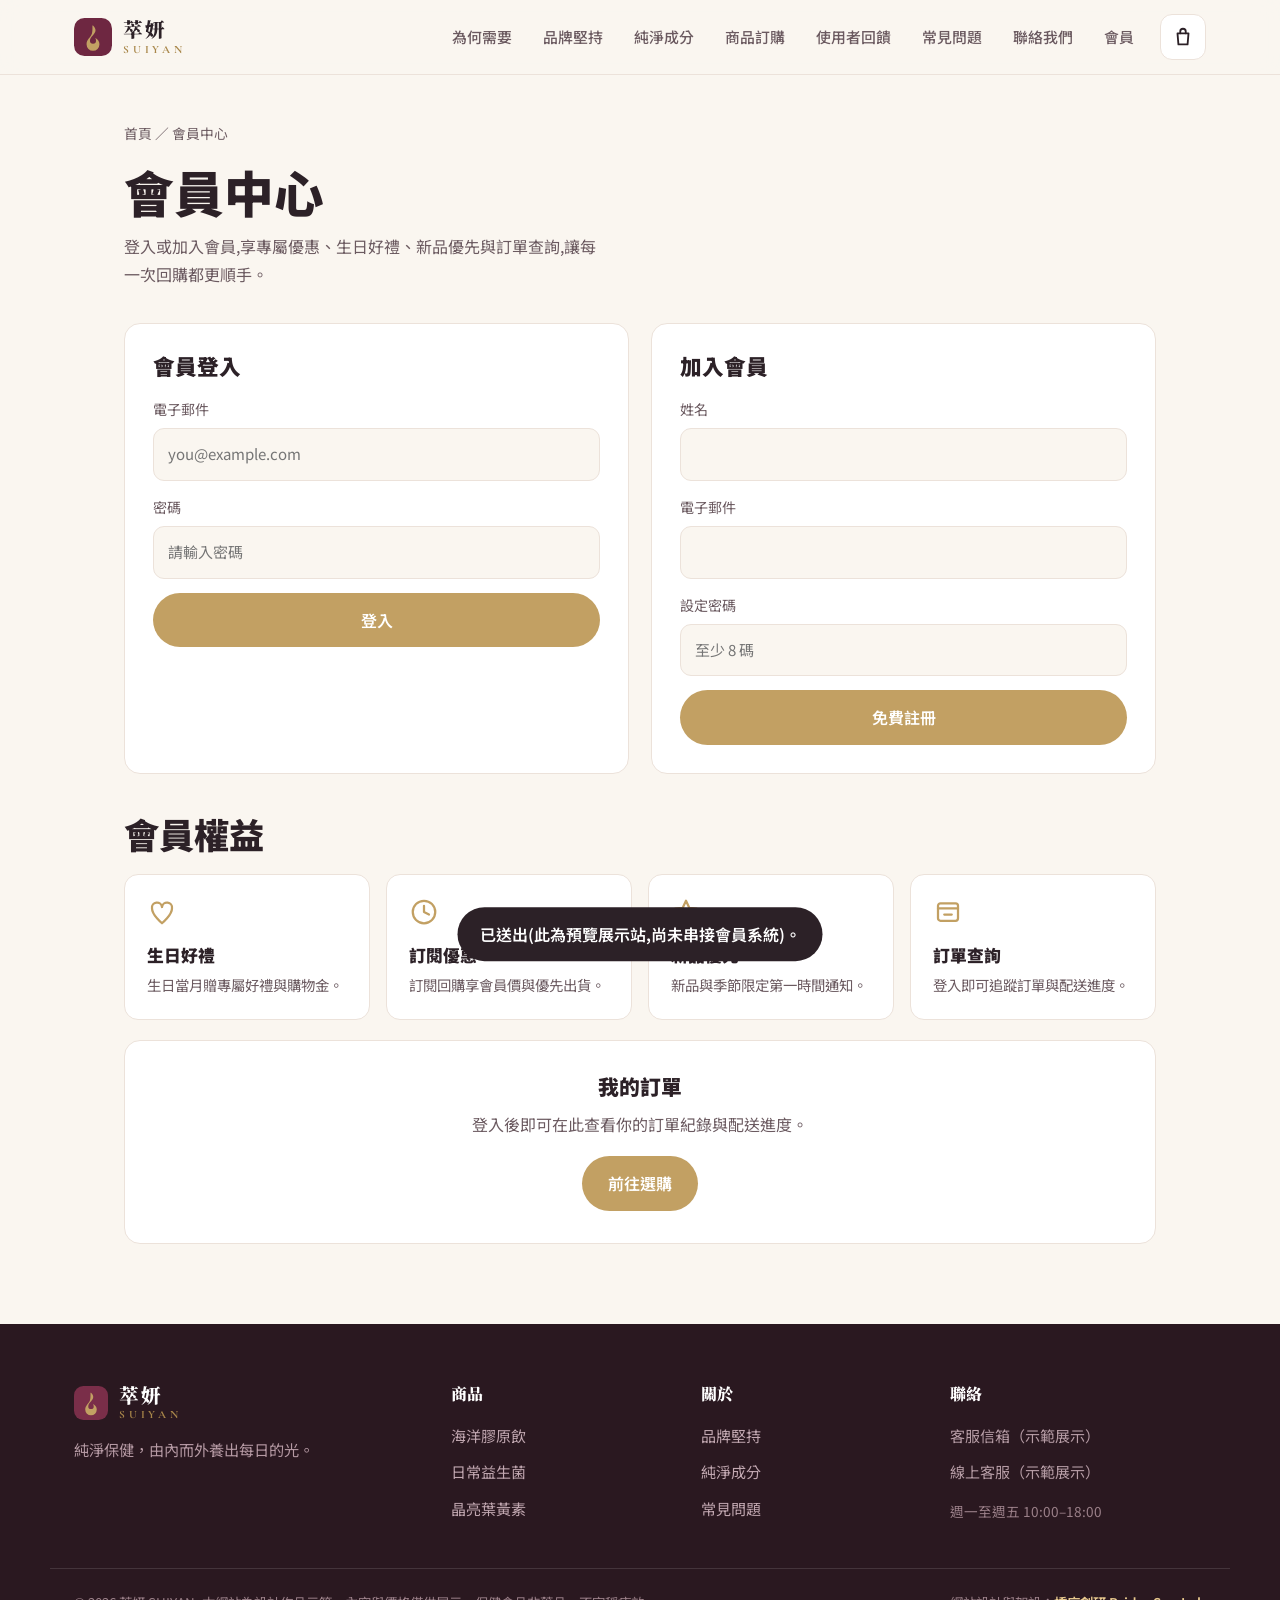
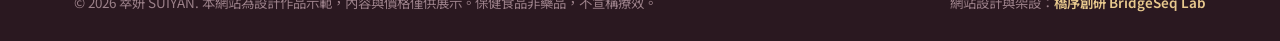
==== member.html @ f13c6661 "規範:電腦版 Logo左+橫向導覽(覆寫漢堡置中)、新增會員中心 member.html、css cache-bust" ====
<!DOCTYPE html>
<html lang="zh-Hant">
<head>
<meta charset="UTF-8">
<meta name="viewport" content="width=device-width, initial-scale=1">
<title>會員中心｜登入・註冊與訂單查詢 — 萃妍 SUIYAN</title>
<meta name="description" content="萃妍 SUIYAN 會員中心:登入或加入會員,享專屬優惠、生日好禮、新品優先與訂單查詢,管理你的訂購紀錄。">
<meta name="keywords" content="保健食品,膠原蛋白,益生菌,葉黃素,養顏,保養,維他命,女性保健,台灣保健品牌">
<link rel="canonical" href="https://izzo24.github.io/suiyan/member.html">
<meta property="og:type" content="website">
<meta property="og:locale" content="zh_TW">
<meta property="og:site_name" content="萃妍 SUIYAN">
<meta property="og:title" content="會員中心 — 萃妍 SUIYAN">
<meta property="og:description" content="登入或加入會員,享專屬優惠與訂單查詢。">
<meta property="og:url" content="https://izzo24.github.io/suiyan/member.html">
<meta property="og:image" content="https://izzo24.github.io/suiyan/images/hero.webp">
<meta name="twitter:card" content="summary_large_image">
<meta name="theme-color" content="#6e2741">
<link rel="icon" href="data:image/svg+xml,%3Csvg xmlns='http://www.w3.org/2000/svg' viewBox='0 0 32 32'%3E%3Crect width='32' height='32' rx='8' fill='%236e2741'/%3E%3Cpath d='M16 7c4 4 2 7-0 9-2 2-3 3.5-3 6a3 3 0 006 0c0-1-.3-2-1-3 2.5 1 4 3.2 4 6a6 6 0 11-12 0c0-4.6 4-6.6 5-10 .4-1.3.5-2.6 1-8z' fill='%23c2a063'/%3E%3C/svg%3E">
<link rel="preconnect" href="https://fonts.googleapis.com">
<link rel="preconnect" href="https://fonts.gstatic.com" crossorigin>
<link href="https://fonts.googleapis.com/css2?family=Cormorant+Garamond:wght@500;600;700&family=Noto+Serif+TC:wght@500;600;700;900&family=Noto+Sans+TC:wght@400;500;700&display=swap" rel="stylesheet">
<link rel="stylesheet" href="./assets/style.css?v=2">
<script type="application/ld+json">{"@context":"https://schema.org","@graph":[{"@type":"BreadcrumbList","itemListElement":[{"@type":"ListItem","position":1,"name":"首頁","item":"https://izzo24.github.io/suiyan/"},{"@type":"ListItem","position":2,"name":"會員中心","item":"https://izzo24.github.io/suiyan/member.html"}]},{"@type":"WebPage","name":"會員中心 — 萃妍 SUIYAN","url":"https://izzo24.github.io/suiyan/member.html","inLanguage":"zh-Hant"}]}</script>
<style>
:root{--mc-acc:var(--orange,var(--accent,var(--clay,var(--pink,var(--green,var(--gold,var(--rust,var(--brand,#c8772f))))))));--mc-ink:var(--ink,#23211e);--mc-mut:var(--ink-2,var(--muted,var(--grey,#6b675f)));--mc-bg:var(--panel,var(--card,var(--paper-2,var(--bg-alt,#fff))));--mc-line:var(--line,#e2ddd2)}
.mc{max-width:1080px;margin:0 auto;padding:46px 24px 80px;color:var(--mc-ink)}
.mc__crumb{font-size:.86rem;color:var(--mc-mut);margin-bottom:14px}.mc__crumb a{color:var(--mc-mut)}
.mc h1{font-size:clamp(2rem,5vw,3.1rem);margin:0 0 10px;font-family:var(--display,inherit)}
.mc__sub{color:var(--mc-mut);max-width:54ch;margin-bottom:34px}
.mc__grid{display:grid;grid-template-columns:1fr 1fr;gap:22px;margin-bottom:18px}
.mc__card{background:var(--mc-bg);border:1.5px solid var(--mc-line);border-radius:16px;padding:28px}
.mc__card h2{font-size:1.35rem;margin:0 0 18px;font-family:var(--display,inherit)}
.mc__card label{display:block;font-size:.88rem;margin-bottom:14px;color:var(--mc-mut)}
.mc__card input{display:block;width:100%;margin-top:6px;padding:12px 14px;border:1.5px solid var(--mc-line);border-radius:11px;background:var(--bg,#fff);font:inherit;font-size:15px;color:var(--mc-ink)}
.mc__card input:focus{outline:none;border-color:var(--mc-acc)}
.mc__btn{display:inline-flex;align-items:center;justify-content:center;gap:8px;background:var(--mc-acc);color:#fff;border:none;border-radius:999px;padding:13px 26px;font:inherit;font-weight:600;cursor:pointer;text-decoration:none}
.mc__btn--block{width:100%}
.mc__h2{font-size:clamp(1.5rem,4vw,2.2rem);margin:38px 0 18px;font-family:var(--display,inherit)}
.mc__bn{display:grid;grid-template-columns:repeat(4,1fr);gap:16px}
.mc__b{background:var(--mc-bg);border:1.5px solid var(--mc-line);border-radius:14px;padding:22px}
.mc__b svg{width:30px;height:30px;margin-bottom:10px;color:var(--mc-acc)}
.mc__b h3{font-size:1.05rem;margin:0 0 6px;font-family:var(--display,inherit)}
.mc__b p{font-size:.9rem;color:var(--mc-mut);margin:0}
.mc__orders{margin-top:20px;background:var(--mc-bg);border:1.5px solid var(--mc-line);border-radius:16px;padding:32px;text-align:center}
.mc__orders h2{font-size:1.3rem;margin:0 0 10px;font-family:var(--display,inherit)}.mc__orders p{color:var(--mc-mut);margin:0 0 18px}
.mc__toast{position:fixed;left:50%;bottom:26px;transform:translate(-50%,160%);background:var(--mc-ink);color:#fff;padding:13px 22px;border-radius:999px;font-weight:600;z-index:500;transition:transform .4s}
.mc__toast.show{transform:translate(-50%,0)}
@media(max-width:760px){.mc__grid{grid-template-columns:1fr}.mc__bn{grid-template-columns:1fr 1fr}}
@media(max-width:480px){.mc__bn{grid-template-columns:1fr}}
</style>
</head>
<body data-currency="NT$" data-ship-free="1200" data-ship-fee="120" data-add-label="已加入購物車" data-cart-title="購物車">
<a class="skip" href="./index.html#main">跳至主要內容</a>

<header class="nav" id="top">
  <div class="wrap nav__in">
    <button class="burger" id="burger" aria-label="開啟選單" aria-expanded="false" aria-controls="menu"><span></span><span></span><span></span></button>
    <a class="brand" href="./index.html#top" aria-label="萃妍 SUIYAN 首頁">
      <svg class="brand__mk" viewBox="0 0 40 40" width="38" height="38" aria-hidden="true"><rect width="40" height="40" rx="11" fill="#6e2741"/><path d="M20 8c4.5 4.4 2.4 7.6.2 9.8C18 20 16.8 21.6 16.8 24a3.2 3.2 0 006.4 0c0-1-.3-2-.9-2.9 2.7 1.1 4.5 3.6 4.5 6.6a6.8 6.8 0 11-13.6 0c0-5 4.4-7.2 5.6-11 .5-1.6.7-3.4.6-8.7z" fill="#c2a063"/></svg>
      <span class="brand__tx"><b>萃妍</b><i>SUIYAN</i></span>
    </a>
    <nav class="menu" id="menu" aria-label="主選單">
      <a href="./index.html#problem">為何需要</a>
      <a href="./index.html#why">品牌堅持</a>
      <a href="./index.html#ingredient">純淨成分</a>
      <a href="./index.html#shop">商品訂購</a>
      <a href="./index.html#reviews">使用者回饋</a>
      <a href="./index.html#faq">常見問題</a>
      <a href="./index.html#contact">聯絡我們</a>
    <a href="./member.html" aria-current="page">會員</a></nav>
  </div>
</header>

<main id="main">
<section class="mc">
  <p class="mc__crumb"><a href="./index.html">首頁</a> ／ 會員中心</p>
  <h1>會員中心</h1>
  <p class="mc__sub">登入或加入會員,享專屬優惠、生日好禮、新品優先與訂單查詢,讓每一次回購都更順手。</p>
  <div class="mc__grid">
    <div class="mc__card"><h2>會員登入</h2><form data-demo><label>電子郵件<input type="email" required autocomplete="email" placeholder="you@example.com"></label><label>密碼<input type="password" required autocomplete="current-password" placeholder="請輸入密碼"></label><button class="mc__btn mc__btn--block" type="submit">登入</button></form></div>
    <div class="mc__card"><h2>加入會員</h2><form data-demo><label>姓名<input type="text" required autocomplete="name"></label><label>電子郵件<input type="email" required autocomplete="email"></label><label>設定密碼<input type="password" required autocomplete="new-password" placeholder="至少 8 碼"></label><button class="mc__btn mc__btn--block" type="submit">免費註冊</button></form></div>
  </div>
  <h2 class="mc__h2">會員權益</h2>
  <div class="mc__bn">
    <div class="mc__b"><svg viewBox="0 0 24 24" fill="none" stroke="currentColor" stroke-width="1.8" stroke-linecap="round" stroke-linejoin="round"><path d="M12 21S4 14.5 4 9a4 4 0 0 1 8-1 4 4 0 0 1 8 1c0 5.5-8 12-8 12z"/></svg><h3>生日好禮</h3><p>生日當月贈專屬好禮與購物金。</p></div>
    <div class="mc__b"><svg viewBox="0 0 24 24" fill="none" stroke="currentColor" stroke-width="1.8" stroke-linecap="round" stroke-linejoin="round"><circle cx="12" cy="12" r="9"/><path d="M12 7v5l4 2"/></svg><h3>訂閱優惠</h3><p>訂閱回購享會員價與優先出貨。</p></div>
    <div class="mc__b"><svg viewBox="0 0 24 24" fill="none" stroke="currentColor" stroke-width="1.8" stroke-linecap="round" stroke-linejoin="round"><path d="M12 3l2.6 5.6 6 .7-4.4 4.2 1.1 6L12 16.8 6.7 19.5l1.1-6L3.4 9.3l6-.7z"/></svg><h3>新品優先</h3><p>新品與季節限定第一時間通知。</p></div>
    <div class="mc__b"><svg viewBox="0 0 24 24" fill="none" stroke="currentColor" stroke-width="1.8" stroke-linecap="round" stroke-linejoin="round"><rect x="4" y="5" width="16" height="14" rx="2"/><path d="M4 9h16M9 14h6"/></svg><h3>訂單查詢</h3><p>登入即可追蹤訂單與配送進度。</p></div>
  </div>
  <div class="mc__orders"><h2>我的訂單</h2><p>登入後即可在此查看你的訂單紀錄與配送進度。</p><a class="mc__btn" href="./index.html#shop">前往選購</a></div>
</section>
</main>
<div class="mc__toast" id="mcToast" role="status" aria-live="polite">已送出(此為預覽展示站,尚未串接會員系統)。</div>

<footer class="foot">
  <div class="wrap foot__in">
    <div class="foot__brand">
      <a class="brand brand--foot" href="./index.html#top" aria-label="萃妍 SUIYAN">
        <svg class="brand__mk" viewBox="0 0 40 40" width="34" height="34" aria-hidden="true"><rect width="40" height="40" rx="11" fill="#7a2e49"/><path d="M20 8c4.5 4.4 2.4 7.6.2 9.8C18 20 16.8 21.6 16.8 24a3.2 3.2 0 006.4 0c0-1-.3-2-.9-2.9 2.7 1.1 4.5 3.6 4.5 6.6a6.8 6.8 0 11-13.6 0c0-5 4.4-7.2 5.6-11 .5-1.6.7-3.4.6-8.7z" fill="#c2a063"/></svg>
        <span class="brand__tx"><b>萃妍</b><i>SUIYAN</i></span>
      </a>
      <p>純淨保健，由內而外養出每日的光。</p>
    </div>
    <nav class="foot__col" aria-label="商品"><h4>商品</h4><a href="./index.html#shop">海洋膠原飲</a><a href="./index.html#shop">日常益生菌</a><a href="./index.html#shop">晶亮葉黃素</a></nav>
    <nav class="foot__col" aria-label="關於"><h4>關於</h4><a href="./index.html#why">品牌堅持</a><a href="./index.html#ingredient">純淨成分</a><a href="./index.html#faq">常見問題</a></nav>
    <div class="foot__col"><h4>聯絡</h4><span class="foot__static">客服信箱（示範展示）</span><span class="foot__static">線上客服（示範展示）</span><p class="foot__hours">週一至週五 10:00–18:00</p></div>
  </div>
  <div class="wrap foot__btm">
    <small>© 2026 萃妍 SUIYAN. 本網站為設計作品示範，內容與價格僅供展示。保健食品非藥品，不宣稱療效。</small>
    <small class="foot__credit">網站設計與架設：<a href="https://bridgeseqlab.com" target="_blank" rel="noopener">橋序創研 BridgeSeq Lab</a></small>
  </div>
</footer>

<a class="floatcta" href="./index.html#shop" aria-label="前往選購">立即選購</a>
<button class="totop" id="totop" aria-label="回到頂端"><svg viewBox="0 0 24 24" width="22" height="22" aria-hidden="true"><path d="M12 19V6M6 12l6-6 6 6" fill="none" stroke="currentColor" stroke-width="2.2" stroke-linecap="round" stroke-linejoin="round"/></svg></button>
<div class="toast" id="toast" role="status" aria-live="polite"></div>
<script src="./assets/app.js" defer></script>
<script>document.addEventListener("DOMContentLoaded",function(){var t=document.getElementById("mcToast");document.querySelectorAll("form[data-demo]").forEach(function(f){f.addEventListener("submit",function(e){e.preventDefault();if(t){t.classList.add("show");clearTimeout(t._t);t._t=setTimeout(function(){t.classList.remove("show");},3200);}f.reset();});});});</script>
</body>
</html>
---- assets/style.css ----
:root{
  --bg:oklch(0.975 0.009 78.28); --ink:oklch(0.263 0.0198 344.61); --ink-2:oklch(0.486 0.0239 354.77); --wine:oklch(0.386 0.1042 0.48); --wine-d:oklch(0.313 0.0841 358.96);
  --rose:oklch(0.696 0.0775 19.21); --gold:oklch(0.723 0.0888 81.22); --gold-d:oklch(0.642 0.0895 80.69); --line:oklch(0.918 0.0154 61.33); --panel:oklch(1 0 0); --cream-2:oklch(0.944 0.0148 70.88);
  --r:18px; --r-sm:12px; --maxw:1180px;
  --shadow:0 14px 34px -16px oklch(0.335 0.0627 357.17 / 0.22); --shadow-lg:0 28px 64px -26px oklch(0.335 0.0627 357.17 / 0.34);
  --serif:"Noto Serif TC",serif; --cor:"Cormorant Garamond",serif; --tc:"Noto Sans TC",system-ui,sans-serif;
  --c-accent:oklch(0.386 0.1042 0.48); --c-accent2:oklch(0.642 0.0895 80.69); --c-ink:oklch(0.263 0.0198 344.61); --c-muted:oklch(0.486 0.0239 354.77); --c-panel:oklch(1 0 0); --c-soft:oklch(0.975 0.009 78.28); --c-line:oklch(0.918 0.0154 61.33); --c-onacc:oklch(1 0 0);
}
*{box-sizing:border-box;margin:0;padding:0}
html{scroll-behavior:smooth;-webkit-text-size-adjust:100%}
body{font-family:var(--tc);color:var(--ink);background:var(--bg);line-height:1.78;overflow-x:hidden}
img{max-width:100%;height:auto;display:block}
a{color:inherit;text-decoration:none}
h1,h2,h3,h4{line-height:1.26;text-wrap:balance;font-family:var(--serif);font-weight:900}
p{text-wrap:pretty}
.wrap{width:100%;max-width:var(--maxw);margin:0 auto;padding:0 24px}
.skip{position:absolute;left:-999px;top:0;background:var(--wine);color:oklch(1 0 0);padding:10px 16px;border-radius:0 0 10px 0;z-index:300}
.skip:focus{left:0}

.btn{display:inline-flex;align-items:center;justify-content:center;gap:8px;font-family:var(--tc);font-weight:700;font-size:1rem;padding:13px 28px;border-radius:999px;border:1.5px solid transparent;cursor:pointer;transition:.22s ease;white-space:nowrap;line-height:1}
.btn--cta{background:var(--wine);color:oklch(1 0 0);box-shadow:0 10px 24px -10px oklch(0.386 0.1042 0.48 / 0.6)}
.btn--cta:hover{background:var(--wine-d);transform:translateY(-2px)}
.btn--ghost{background:transparent;color:var(--wine);border-color:var(--wine)}
.btn--ghost:hover{background:var(--wine);color:oklch(1 0 0)}
.btn--block{width:100%}

.eyebrow{display:inline-flex;align-items:center;gap:8px;font-family:var(--tc);font-weight:700;font-size:.78rem;letter-spacing:.2em;color:var(--gold-d)}
.eyebrow .dot{width:7px;height:7px;border-radius:50%;background:var(--wine);display:inline-block}
.eyebrow--gold{color:var(--gold-d)}.eyebrow--w{color:oklch(0.875 0.0426 71.86)}.eyebrow--w .dot{background:var(--gold)}
.eyebrow--c{justify-content:center}
.sec-head{max-width:680px;margin:0 auto 46px;text-align:center}
.sec-head--left{text-align:left;margin-left:0}
.sec-head h2{font-size:clamp(1.8rem,3.8vw,2.7rem);margin:14px 0 12px}
.sec-head p{color:var(--ink-2);font-size:1.05rem}

.nav{position:sticky;top:0;z-index:100;background:oklch(0.975 0.009 78.28 / 0.86);backdrop-filter:blur(12px);border-bottom:1px solid var(--line)}
.nav__in{display:flex;align-items:center;gap:18px;height:74px}
.brand{display:flex;align-items:center;gap:11px}
.brand__tx{display:flex;flex-direction:column;line-height:1.1;gap:4px}
.brand__tx b{font-family:var(--serif);font-size:1.24rem;font-weight:900;letter-spacing:.08em;color:var(--ink)}
.brand__tx i{font-family:var(--cor);font-style:normal;font-weight:700;font-size:.7rem;letter-spacing:.34em;color:var(--gold-d)}
.menu{display:flex;gap:2px;margin-left:auto}
.menu a{font-size:.93rem;font-weight:500;color:var(--ink-2);padding:8px 11px;border-radius:8px;transition:.18s}
.menu a:hover{color:var(--wine);background:oklch(0.934 0.0153 61.34)}
.nav__cta{margin-left:6px}
.burger{display:none;flex-direction:column;gap:5px;width:46px;height:46px;border:1px solid var(--line);border-radius:12px;background:oklch(1 0 0);cursor:pointer;align-items:center;justify-content:center}
.burger span{width:22px;height:2.4px;background:var(--wine);border-radius:2px;transition:.25s}
.burger[aria-expanded="true"] span:nth-child(1){transform:translateY(7.4px) rotate(45deg)}
.burger[aria-expanded="true"] span:nth-child(2){opacity:0}
.burger[aria-expanded="true"] span:nth-child(3){transform:translateY(-7.4px) rotate(-45deg)}

section{padding:90px 0}

/* image blocks */
.imgblock{position:relative}
.imgblock__bg{position:absolute;inset:0;z-index:0}
.imgblock__bg img{width:100%;height:100%;object-fit:cover}
.imgblock__bg--dim::after{content:"";position:absolute;inset:0;background:linear-gradient(90deg,oklch(0.223 0.0366 349.12 / 0.82),oklch(0.223 0.0366 349.12 / 0.5))}

/* hero */
.hero{min-height:90vh;display:flex;align-items:center;overflow:hidden}
.hero .imgblock__bg::after{content:"";position:absolute;inset:0;background:linear-gradient(90deg,oklch(0.975 0.009 78.28 / 0.96) 0%,oklch(0.975 0.009 78.28 / 0.8) 40%,oklch(0.975 0.009 78.28 / 0.25) 100%)}
.hero__in{position:relative;z-index:2;max-width:620px;padding:90px 0}
.hero h1{font-size:clamp(2.6rem,6vw,4.4rem);margin:18px 0 18px;letter-spacing:.01em}
.hero h1 .hl{color:var(--wine);font-style:italic;font-family:var(--cor)}
.lede{font-size:1.12rem;color:var(--ink-2);max-width:34em}
.hero__cta{display:flex;gap:14px;margin-top:28px;flex-wrap:wrap}
.scrollcue{position:absolute;left:50%;bottom:22px;transform:translateX(-50%);color:var(--wine);z-index:2;opacity:.7;animation:bob 1.8s ease-in-out infinite}
@keyframes bob{0%,100%{transform:translate(-50%,0)}50%{transform:translate(-50%,7px)}}

/* problem */
.problem{background:var(--cream-2)}
.pains{list-style:none;display:grid;grid-template-columns:repeat(3,1fr);gap:24px;margin-top:8px}
.pains li{background:var(--panel);border:1px solid var(--line);border-radius:var(--r);padding:28px 24px;box-shadow:var(--shadow)}
.pains__n{font-family:var(--cor);font-size:2rem;font-weight:700;color:var(--gold)}
.pains p{margin-top:10px;color:var(--ink-2)}

/* why split */
.imgblock--split{display:grid;grid-template-columns:1fr 1fr;gap:0;align-items:stretch;padding:0;background:var(--panel)}
.imgblock--split .imgblock__media{min-height:100%}
.imgblock--split .imgblock__media img{width:100%;height:100%;object-fit:cover;min-height:420px}
.why__copy{padding:72px clamp(24px,5vw,72px)}
.why__copy h2{font-size:clamp(1.7rem,3.2vw,2.4rem);margin:14px 0 26px}
.feats{display:flex;flex-direction:column;gap:22px}
.feat{display:flex;gap:16px;align-items:flex-start}
.feat__ic{flex:none;width:46px;height:46px;border-radius:12px;background:oklch(0.938 0.0136 0.27);color:var(--wine);display:flex;align-items:center;justify-content:center}
.feat h3{font-size:1.14rem;margin-bottom:4px}
.feat p{color:var(--ink-2);font-size:.95rem}

/* ingredient full image */
.ingredient{min-height:62vh;display:flex;align-items:center;overflow:hidden;color:oklch(1 0 0)}
.ingredient__in{position:relative;z-index:2;max-width:560px}
.ingredient h2{font-size:clamp(1.9rem,4vw,3rem);color:oklch(1 0 0);margin:14px 0 16px}
.ingredient p{color:oklch(0.93 0.0173 67.61);font-size:1.06rem}

/* proof */
.proof{background:var(--bg)}
.stats3{display:grid;grid-template-columns:repeat(3,1fr);gap:24px;max-width:760px;margin:0 auto 44px}
.stat3{text-align:center;background:var(--panel);border:1px solid var(--line);border-radius:var(--r);padding:26px 18px;box-shadow:var(--shadow)}
.stat3 b{display:block;font-family:var(--cor);font-size:2.6rem;font-weight:700;color:var(--wine);line-height:1}
.stat3 span{display:block;margin-top:8px;color:var(--ink-2);font-size:.92rem}
.rev-track{display:flex;gap:24px;overflow-x:auto;scroll-snap-type:none;padding:6px 2px 18px;-webkit-overflow-scrolling:touch;scrollbar-width:none}
.rev-track::-webkit-scrollbar{display:none}
.card{background:var(--panel);border:1px solid var(--line);border-radius:var(--r);box-shadow:var(--shadow)}
.rev{flex:0 0 360px;max-width:88vw;scroll-snap-align:center;padding:28px 26px}
.rev blockquote{font-family:var(--serif);font-size:1.05rem;color:var(--ink);margin-bottom:14px;line-height:1.7}
.rev figcaption{color:var(--ink-2);font-size:.9rem}
.rev-dots{display:flex;gap:8px;justify-content:center;margin-top:18px}
.rev-dots button{width:9px;height:9px;border-radius:50%;border:none;background:oklch(0.844 0.0244 55.21);cursor:pointer;transition:.2s;padding:0}
.rev-dots button[aria-current="true"]{background:var(--wine);width:24px;border-radius:999px}

/* shop */
.shop{background:var(--cream-2)}
.shopgrid{display:grid;grid-template-columns:repeat(3,1fr);gap:26px}
.shopcard{background:var(--panel);border:1px solid var(--line);border-radius:var(--r);overflow:hidden;box-shadow:var(--shadow);display:flex;flex-direction:column;transition:.25s}
.shopcard:hover{transform:translateY(-4px);box-shadow:var(--shadow-lg)}
.shopcard__img{position:relative;aspect-ratio:1/1;overflow:hidden;background:oklch(0.934 0.0153 61.34)}
.shopcard__img img{width:100%;height:100%;object-fit:cover;transition:.5s}
.shopcard:hover .shopcard__img img{transform:scale(1.05)}
.tag{position:absolute;top:12px;left:12px;background:var(--wine);color:oklch(1 0 0);font-size:.76rem;font-weight:700;padding:5px 12px;border-radius:999px}
.tag--gold{background:var(--gold-d)}
.shopcard__body{padding:22px;display:flex;flex-direction:column;gap:10px;flex:1}
.shopcard__body h3{font-size:1.26rem}
.shopcard__body>p{color:var(--ink-2);font-size:.94rem}
.spec{list-style:none;display:flex;flex-direction:column;gap:6px;margin:2px 0}
.spec li{position:relative;padding-left:20px;font-size:.86rem;color:var(--ink-2)}
.spec li::before{content:"";position:absolute;left:0;top:8px;width:11px;height:11px;border-radius:50%;background-image:url("data:image/svg+xml,%3Csvg xmlns='http://www.w3.org/2000/svg' viewBox='0 0 24 24'%3E%3Cpath d='M5 12l4 4 10-10' fill='none' stroke='%23a9874a' stroke-width='3' stroke-linecap='round' stroke-linejoin='round'/%3E%3C/svg%3E");background-size:11px;background-repeat:no-repeat}
.shopcard__buy{display:flex;align-items:center;justify-content:space-between;gap:12px;margin-top:auto;padding-top:6px}
.price{font-family:var(--cor);font-size:1.7rem;font-weight:700;color:var(--wine);white-space:nowrap}
.qtypick{display:inline-flex;align-items:center;border:1px solid var(--line);border-radius:999px;overflow:hidden}
.qtypick__b{width:34px;height:34px;border:none;background:var(--panel);color:var(--ink);font-size:1.1rem;cursor:pointer;line-height:1}
.qtypick__b:hover{background:var(--wine);color:oklch(1 0 0)}
.qtypick__n{min-width:30px;text-align:center;font-weight:700}

/* faq */
.faq{background:var(--bg)}
.faq__in{max-width:820px;margin:0 auto}
.acc{margin-top:26px;display:flex;flex-direction:column;gap:12px}
.acc__item{border:1px solid var(--line);border-radius:var(--r-sm);overflow:hidden;background:var(--panel)}
.acc__q{width:100%;text-align:left;background:none;border:none;padding:20px 22px;font-family:var(--serif);font-size:1.05rem;font-weight:700;color:var(--ink);cursor:pointer;display:flex;justify-content:space-between;align-items:center;gap:16px}
.acc__ic{flex:none;width:22px;height:22px;position:relative}
.acc__ic::before,.acc__ic::after{content:"";position:absolute;background:var(--wine);border-radius:2px;left:50%;top:50%}
.acc__ic::before{width:14px;height:2.4px;transform:translate(-50%,-50%)}
.acc__ic::after{width:2.4px;height:14px;transform:translate(-50%,-50%);transition:.25s}
.acc__q[aria-expanded="true"] .acc__ic::after{transform:translate(-50%,-50%) rotate(90deg);opacity:0}
.acc__a{max-height:0;overflow:hidden;transition:max-height .3s ease}
.acc__a p{padding:0 22px 20px;color:var(--ink-2)}

/* contact */
.contact{background:linear-gradient(160deg,var(--wine),oklch(0.263 0.0706 2.05));color:oklch(1 0 0)}
.contact__in{display:grid;grid-template-columns:1fr 1fr;gap:50px;align-items:center}
.contact__copy h2{font-size:clamp(1.8rem,3.6vw,2.6rem);color:oklch(1 0 0);margin:14px 0 14px}
.contact__copy>p{color:oklch(0.902 0.0224 356.37);margin-bottom:20px}
.contact .eyebrow{color:oklch(0.849 0.0836 83.09)}.contact .eyebrow .dot{background:var(--gold)}
.contact__meta{list-style:none;display:flex;flex-direction:column;gap:12px}
.contact__meta li{display:flex;gap:14px}
.contact__meta b{color:oklch(0.849 0.0836 83.09);min-width:80px}
.contact__meta span{color:oklch(0.925 0.0166 353.65)}
.contactform{background:var(--panel);border-radius:var(--r);padding:28px;display:flex;flex-direction:column;gap:16px;box-shadow:var(--shadow-lg)}
.cfield{display:flex;flex-direction:column;gap:7px}
.cfield span{font-weight:700;color:var(--ink);font-size:.92rem}
.cfield input,.cfield textarea{width:100%;border:1px solid var(--line);border-radius:10px;padding:11px 13px;font-family:inherit;font-size:1rem;background:oklch(1 0 0);color:var(--ink)}
.cfield input.err{border-color:oklch(0.593 0.1698 23.86)}
.cfield input:focus,.cfield textarea:focus{outline:2px solid var(--wine);outline-offset:1px;border-color:transparent}
.cf-done{text-align:center;color:var(--wine);padding:24px 0}
.cf-done h3{font-family:var(--serif);margin:10px 0 6px;color:var(--ink)}
.cf-done p{color:var(--ink-2);font-size:.94rem}

/* footer */
.foot{background:oklch(0.236 0.0318 351.58);color:oklch(0.844 0.0232 353.25);padding:60px 0 26px}
.foot__in{display:grid;grid-template-columns:1.6fr 1fr 1fr 1.2fr;gap:36px}
.brand--foot .brand__tx b{color:oklch(1 0 0)}
.foot__brand p{margin-top:14px;color:oklch(0.714 0.0358 354.54);font-size:.95rem;max-width:24em}
.foot__col h4{color:oklch(1 0 0);font-size:1rem;margin-bottom:14px;font-family:var(--serif)}
.foot__col a{display:block;color:oklch(0.757 0.0326 355.01);font-size:.94rem;padding:5px 0;transition:.18s}
.foot__col a:hover{color:oklch(0.849 0.0836 83.09)}
.foot__hours{color:oklch(0.628 0.0354 356.16);font-size:.85rem;margin-top:8px}
.foot__static{display:block;font-size:.94rem;padding:5px 0;color:oklch(0.757 0.0326 355.01);opacity:.92}
.foot__btm{display:flex;justify-content:space-between;gap:14px;flex-wrap:wrap;border-top:1px solid oklch(1 0 0 / 0.12);margin-top:40px;padding-top:22px}
.foot__btm small{color:oklch(0.628 0.0354 356.16);font-size:.84rem}
.foot__credit a{color:oklch(0.849 0.0836 83.09);font-weight:600}
.foot__credit a:hover{text-decoration:underline}

/* floating cta */
.floatcta{position:fixed;left:50%;bottom:18px;transform:translateX(-50%) translateY(30px);background:var(--wine);color:oklch(1 0 0);font-weight:700;padding:13px 30px;border-radius:999px;box-shadow:var(--shadow-lg);z-index:85;opacity:0;visibility:hidden;transition:.3s;font-size:.98rem}
.floatcta.show{opacity:1;visibility:visible;transform:translateX(-50%) translateY(0)}
.floatcta:hover{background:var(--wine-d)}

.totop{position:fixed;right:22px;bottom:22px;width:50px;height:50px;border-radius:50%;border:1.5px solid var(--gold);background:var(--panel);color:var(--wine);display:flex;align-items:center;justify-content:center;cursor:pointer;box-shadow:var(--shadow-lg);opacity:0;visibility:hidden;transform:translateY(14px);transition:.3s;z-index:90}
.totop.show{opacity:1;visibility:visible;transform:translateY(0)}
.totop:hover{background:var(--wine);color:oklch(1 0 0)}

.toast{position:fixed;left:50%;bottom:80px;transform:translate(-50%,40px);background:oklch(0.236 0.0318 351.58);color:oklch(1 0 0);padding:13px 22px;border-radius:999px;font-weight:600;font-size:.95rem;box-shadow:var(--shadow-lg);opacity:0;visibility:hidden;transition:.3s;z-index:120}
.toast.show{opacity:1;visibility:visible;transform:translate(-50%,0)}

.reveal{opacity:0;transform:translateY(22px);transition:opacity .6s ease,transform .6s ease}
.reveal.in{opacity:1;transform:none}

@media(max-width:980px){
  .menu{display:none}
  .imgblock--split{grid-template-columns:1fr}
  .imgblock--split .imgblock__media img{min-height:300px}
  .contact__in{grid-template-columns:1fr;gap:32px}
}
@media(max-width:860px){
  section{padding:64px 0}
  .nav__cta{display:none}.burger{display:flex}
  .menu{position:fixed;inset:74px 0 auto 0;flex-direction:column;gap:0;background:var(--bg);border-bottom:1px solid var(--line);padding:10px 24px 22px;transform:translateY(-130%);transition:transform .3s ease;box-shadow:var(--shadow);margin-left:0}
  .menu.open{display:flex;transform:translateY(0)}
  .menu a{padding:13px 6px;font-size:1.05rem;border-bottom:1px solid var(--line)}
  .pains,.stats3,.shopgrid{grid-template-columns:1fr}
  .hero__in{max-width:none}
}
@media(max-width:560px){
  .wrap{padding:0 18px}
  .foot__in{grid-template-columns:1fr 1fr}.foot__brand{grid-column:1/-1}
  .shopcard__buy{flex-wrap:wrap}
}
@media(prefers-reduced-motion:reduce){*{scroll-behavior:auto!important;transition:none!important;animation:none!important}.reveal{opacity:1;transform:none}}

/* ===== 購物車 / 結帳 ===== */
.cartbtn{position:relative;display:inline-flex;align-items:center;justify-content:center;width:46px;height:46px;border-radius:12px;border:1.5px solid var(--c-line);background:var(--c-panel);color:var(--c-ink);cursor:pointer;transition:.2s;flex:none}
.cartbtn:hover{color:var(--c-accent);border-color:var(--c-accent)}
.cartbtn__n{position:absolute;top:-6px;right:-6px;min-width:20px;height:20px;padding:0 5px;border-radius:999px;background:var(--c-accent);color:var(--c-onacc);font-size:.72rem;font-weight:700;display:flex;align-items:center;justify-content:center;line-height:1;transform:scale(0);transition:.2s}
.cartbtn.has .cartbtn__n{transform:scale(1)}
.cartmodal{position:fixed;inset:0;z-index:200;visibility:hidden}
.cartmodal.open{visibility:visible}
.cartmodal__ov{position:absolute;inset:0;background:oklch(0.134 0 0 / 0.5);opacity:0;transition:.3s}
.cartmodal.open .cartmodal__ov{opacity:1}
.cartdrawer{position:absolute;top:0;right:0;height:100%;width:min(430px,93vw);background:var(--c-soft);box-shadow:-20px 0 50px -20px oklch(0 0 0 / 0.45);display:flex;flex-direction:column;transform:translateX(100%);transition:transform .32s cubic-bezier(.3,.7,.3,1)}
.cartmodal.open .cartdrawer{transform:none}
.cartdrawer__hd{display:flex;align-items:center;justify-content:space-between;padding:20px 22px;border-bottom:1px solid var(--c-line);flex:none}
.cartdrawer__hd h3{font-size:1.2rem;color:var(--c-ink)}
.cartdrawer__x{width:38px;height:38px;border:none;background:transparent;color:var(--c-muted);cursor:pointer;border-radius:8px}
.cartdrawer__x:hover{background:var(--c-line);color:var(--c-ink)}
.cartdrawer__bd{padding:18px 22px 26px;overflow-y:auto;flex:1;color:var(--c-ink)}
.cempty{text-align:center;padding:50px 0;color:var(--c-muted)}
.cempty p{margin-bottom:18px}
.clines{display:flex;flex-direction:column;gap:14px}
.cline{border:1px solid var(--c-line);border-radius:12px;padding:14px;background:var(--c-panel)}
.cline__main{display:flex;justify-content:space-between;gap:10px;margin-bottom:10px}
.cline__name{font-weight:700;color:var(--c-ink)}
.cline__price{color:var(--c-muted);font-size:.88rem;white-space:nowrap}
.cline__ctl{display:flex;align-items:center;gap:12px}
.qty{display:inline-flex;align-items:center;border:1px solid var(--c-line);border-radius:999px;overflow:hidden}
.qty__b{width:32px;height:32px;border:none;background:var(--c-panel);color:var(--c-ink);font-size:1.1rem;cursor:pointer;line-height:1}
.qty__b:hover{background:var(--c-accent);color:var(--c-onacc)}
.qty__n{min-width:30px;text-align:center;font-weight:700}
.cline__sum{margin-left:auto;font-weight:800;color:var(--c-ink);white-space:nowrap}
.cline__rm{border:none;background:transparent;color:var(--c-muted);font-size:.82rem;cursor:pointer;text-decoration:underline;padding:4px}
.cline__rm:hover{color:var(--c-accent)}
.csum{margin-top:20px;border-top:1px solid var(--c-line);padding-top:16px}
.csum--mini{margin-top:14px}
.csum__row{display:flex;justify-content:space-between;gap:10px;padding:5px 0;color:var(--c-muted)}
.csum__total{color:var(--c-ink);font-weight:800;font-size:1.15rem;border-top:1px solid var(--c-line);margin-top:6px;padding-top:12px}
.csum__hint{font-size:.82rem;color:var(--c-accent);margin:2px 0 0;text-align:right}
.cbtn-full{width:100%;margin-top:16px}
.cnote{font-size:.78rem;color:var(--c-muted);text-align:center;margin-top:12px}
.cform{display:flex;flex-direction:column;gap:16px}
.cobanner{background:var(--c-panel);border:1px dashed var(--c-accent);color:var(--c-ink);font-size:.85rem;padding:10px 14px;border-radius:10px}
.cform .cfield>span,.cform .cfield legend{font-weight:700;color:var(--c-ink);font-size:.92rem;padding:0}
.cform .cfield input[type=text],.cform .cfield textarea{width:100%;border:1px solid var(--c-line);border-radius:10px;padding:11px 13px;font-family:inherit;font-size:1rem;background:var(--c-panel);color:var(--c-ink)}
.cform .cfield{border:none;padding:0;margin:0}
.copt{display:flex;align-items:center;gap:9px;padding:9px 12px;border:1px solid var(--c-line);border-radius:10px;cursor:pointer;font-size:.95rem;color:var(--c-ink);margin-top:6px}
.copt input{accent-color:var(--c-accent)}
.cactions{display:flex;gap:12px;margin-top:4px}
.cactions .btn{flex:1}
.cdone{text-align:center;padding:14px 0}
.cdone__ic{color:var(--c-accent2);margin-bottom:10px}
.cdone h4{font-size:1.4rem;color:var(--c-ink);margin-bottom:6px}
.cdone__no{color:var(--c-muted);margin-bottom:18px;font-size:.92rem;letter-spacing:.04em}
.cdone__card{text-align:left;border:1px solid var(--c-line);border-radius:12px;padding:16px;background:var(--c-panel)}
.cdone__hr{border:none;border-top:1px solid var(--c-line);margin:10px 0}
@media(max-width:560px){.cactions{flex-direction:column}}

/* stars */
.stars{display:inline-block;width:120px;height:22px;margin-bottom:12px;--p:100%;background:linear-gradient(90deg,var(--gold) 0 var(--p),oklch(0.9 0.0202 69.98) var(--p) 100%);-webkit-mask:url("data:image/svg+xml,%3Csvg xmlns='http://www.w3.org/2000/svg' viewBox='0 0 24 24'%3E%3Cpath d='M12 17.3l-6.18 3.7 1.64-7.03L2 9.24l7.19-.61L12 2l2.81 6.63 7.19.61-5.46 4.73 1.64 7.03z' fill='%23000'/%3E%3C/svg%3E") 0 0/24px 24px repeat-x;mask:url("data:image/svg+xml,%3Csvg xmlns='http://www.w3.org/2000/svg' viewBox='0 0 24 24'%3E%3Cpath d='M12 17.3l-6.18 3.7 1.64-7.03L2 9.24l7.19-.61L12 2l2.81 6.63 7.19.61-5.46 4.73 1.64 7.03z' fill='%23000'/%3E%3C/svg%3E") 0 0/24px 24px repeat-x}

/* 輪播控制：拖曳 + 箭頭 + 點 */
.rev-track{cursor:grab}
.rev-track.grabbing{cursor:grabbing;scroll-snap-type:none;scroll-behavior:auto;user-select:none}
.revctrl{display:flex;align-items:center;justify-content:center;gap:16px;margin-top:18px;flex-wrap:wrap}
.revctrl .rev-dots{margin-top:0}
.carrow{display:flex;align-items:center;justify-content:center;cursor:pointer;transition:.2s;flex:none}
.carrow:disabled{opacity:.35;cursor:default}

.carrow{width:46px;height:46px;border-radius:50%;border:1.5px solid var(--gold);background:var(--panel);color:var(--wine)}
.carrow:hover:not(:disabled){background:var(--wine);border-color:var(--wine);color:oklch(1 0 0)}

/* header 選單靠右・排版優化 */
.nav__in{gap:14px}
.menu{margin-left:auto;gap:clamp(3px,.55vw,9px)}
.menu a{padding:8px 12px}
.nav__cta{margin-left:16px}
.cartbtn{margin-left:8px}

@media(max-width:1080px){.menu{display:none}.burger{display:flex}}


/* ===== 標準 header：漢堡左／Logo置中／購物車右／抽屜選單（覆寫，2026-06-25） ===== */
.nav__in{justify-content:space-between;position:relative;gap:14px}
.nav__in .brand{position:absolute;left:50%;transform:translateX(-50%);margin:0}
.burger{display:flex!important;flex:none;margin-left:0!important}
.menu{display:none!important;margin-left:0!important}
.menu.open{display:flex!important;position:fixed;inset:74px 0 auto 0;flex-direction:column;gap:0;background:var(--bg);border-bottom:1px solid var(--line);padding:10px 24px 22px;box-shadow:var(--shadow);transform:none!important;z-index:99}
.menu.open a{padding:13px 6px;font-size:1.05rem;border-bottom:1px solid var(--line)}
.cartbtn{margin-left:0!important}


/* 購物車「繼續購物」外框鈕 */
.cbtn-ghost{width:100%;margin-top:10px;display:inline-flex;align-items:center;justify-content:center;background:transparent;color:var(--c-ink);border:1px solid var(--c-line);border-radius:30px;padding:11px 20px;font-family:var(--tc);font-weight:500;font-size:.98rem;cursor:pointer;transition:.2s}
.cbtn-ghost:hover{border-color:var(--c-accent);color:var(--c-accent)}


/* 規範:電腦版 Logo 左 + 橫向導覽(覆寫舊「漢堡置中／Logo置中」標準 header,2026-06-26) */
@media(min-width:861px){
  .nav__in{justify-content:space-between!important}
  .nav__in .brand{position:static!important;left:auto!important;transform:none!important;margin:0!important}
  .menu{display:flex!important;flex-direction:row!important;position:static!important;inset:auto!important;transform:none!important;background:none!important;border:0!important;box-shadow:none!important;padding:0!important;margin-left:auto!important}
  .burger{display:none!important}
}
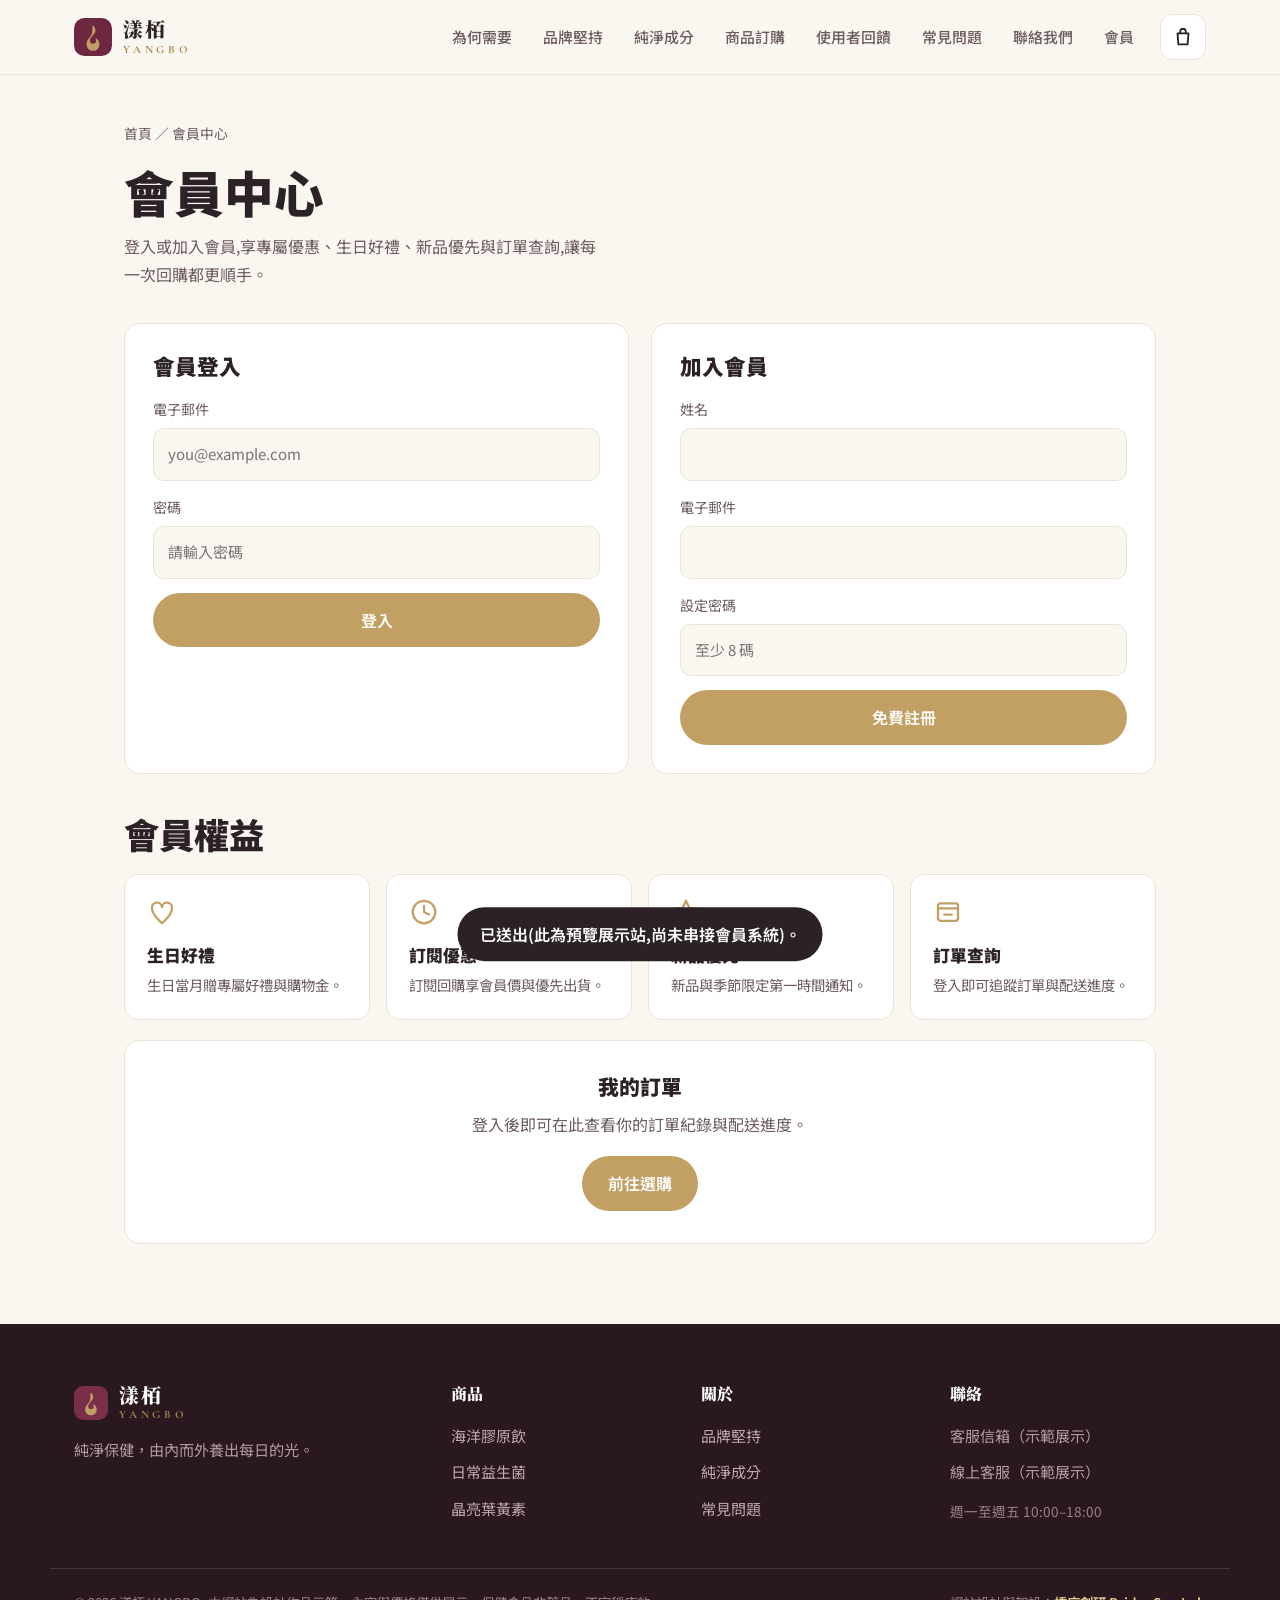
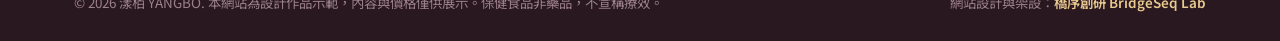
==== commit 2cdbf3ae: "fix: 補漏改名（萃妍 SUIYAN→漾栢 YANGBO） Co-Authored-By: Claude Opus 5 <noreply@anthropic.com>" ====
--- a/member.html
+++ b/member.html
@@ -3,14 +3,14 @@
 <head>
 <meta charset="UTF-8">
 <meta name="viewport" content="width=device-width, initial-scale=1">
-<title>會員中心｜登入・註冊與訂單查詢 — 萃妍 SUIYAN</title>
-<meta name="description" content="萃妍 SUIYAN 會員中心:登入或加入會員,享專屬優惠、生日好禮、新品優先與訂單查詢,管理你的訂購紀錄。">
+<title>會員中心｜登入・註冊與訂單查詢 — 漾栢 YANGBO</title>
+<meta name="description" content="漾栢 YANGBO 會員中心:登入或加入會員,享專屬優惠、生日好禮、新品優先與訂單查詢,管理你的訂購紀錄。">
 <meta name="keywords" content="保健食品,膠原蛋白,益生菌,葉黃素,養顏,保養,維他命,女性保健,台灣保健品牌">
 <link rel="canonical" href="https://izzo24.github.io/suiyan/member.html">
 <meta property="og:type" content="website">
 <meta property="og:locale" content="zh_TW">
-<meta property="og:site_name" content="萃妍 SUIYAN">
-<meta property="og:title" content="會員中心 — 萃妍 SUIYAN">
+<meta property="og:site_name" content="漾栢 YANGBO">
+<meta property="og:title" content="會員中心 — 漾栢 YANGBO">
 <meta property="og:description" content="登入或加入會員,享專屬優惠與訂單查詢。">
 <meta property="og:url" content="https://izzo24.github.io/suiyan/member.html">
 <meta property="og:image" content="https://izzo24.github.io/suiyan/images/hero.webp">
@@ -21,7 +21,7 @@
 <link rel="preconnect" href="https://fonts.gstatic.com" crossorigin>
 <link href="https://fonts.googleapis.com/css2?family=Cormorant+Garamond:wght@500;600;700&family=Noto+Serif+TC:wght@500;600;700;900&family=Noto+Sans+TC:wght@400;500;700&display=swap" rel="stylesheet">
 <link rel="stylesheet" href="./assets/style.css?v=2">
-<script type="application/ld+json">{"@context":"https://schema.org","@graph":[{"@type":"BreadcrumbList","itemListElement":[{"@type":"ListItem","position":1,"name":"首頁","item":"https://izzo24.github.io/suiyan/"},{"@type":"ListItem","position":2,"name":"會員中心","item":"https://izzo24.github.io/suiyan/member.html"}]},{"@type":"WebPage","name":"會員中心 — 萃妍 SUIYAN","url":"https://izzo24.github.io/suiyan/member.html","inLanguage":"zh-Hant"}]}</script>
+<script type="application/ld+json">{"@context":"https://schema.org","@graph":[{"@type":"BreadcrumbList","itemListElement":[{"@type":"ListItem","position":1,"name":"首頁","item":"https://izzo24.github.io/suiyan/"},{"@type":"ListItem","position":2,"name":"會員中心","item":"https://izzo24.github.io/suiyan/member.html"}]},{"@type":"WebPage","name":"會員中心 — 漾栢 YANGBO","url":"https://izzo24.github.io/suiyan/member.html","inLanguage":"zh-Hant"}]}</script>
 <style>
 :root{--mc-acc:var(--orange,var(--accent,var(--clay,var(--pink,var(--green,var(--gold,var(--rust,var(--brand,#c8772f))))))));--mc-ink:var(--ink,#23211e);--mc-mut:var(--ink-2,var(--muted,var(--grey,#6b675f)));--mc-bg:var(--panel,var(--card,var(--paper-2,var(--bg-alt,#fff))));--mc-line:var(--line,#e2ddd2)}
 .mc{max-width:1080px;margin:0 auto;padding:46px 24px 80px;color:var(--mc-ink)}
@@ -56,9 +56,9 @@
 <header class="nav" id="top">
   <div class="wrap nav__in">
     <button class="burger" id="burger" aria-label="開啟選單" aria-expanded="false" aria-controls="menu"><span></span><span></span><span></span></button>
-    <a class="brand" href="./index.html#top" aria-label="萃妍 SUIYAN 首頁">
+    <a class="brand" href="./index.html#top" aria-label="漾栢 YANGBO 首頁">
       <svg class="brand__mk" viewBox="0 0 40 40" width="38" height="38" aria-hidden="true"><rect width="40" height="40" rx="11" fill="#6e2741"/><path d="M20 8c4.5 4.4 2.4 7.6.2 9.8C18 20 16.8 21.6 16.8 24a3.2 3.2 0 006.4 0c0-1-.3-2-.9-2.9 2.7 1.1 4.5 3.6 4.5 6.6a6.8 6.8 0 11-13.6 0c0-5 4.4-7.2 5.6-11 .5-1.6.7-3.4.6-8.7z" fill="#c2a063"/></svg>
-      <span class="brand__tx"><b>萃妍</b><i>SUIYAN</i></span>
+      <span class="brand__tx"><b>漾栢</b><i>YANGBO</i></span>
     </a>
     <nav class="menu" id="menu" aria-label="主選單">
       <a href="./index.html#problem">為何需要</a>
@@ -96,9 +96,9 @@
 <footer class="foot">
   <div class="wrap foot__in">
     <div class="foot__brand">
-      <a class="brand brand--foot" href="./index.html#top" aria-label="萃妍 SUIYAN">
+      <a class="brand brand--foot" href="./index.html#top" aria-label="漾栢 YANGBO">
         <svg class="brand__mk" viewBox="0 0 40 40" width="34" height="34" aria-hidden="true"><rect width="40" height="40" rx="11" fill="#7a2e49"/><path d="M20 8c4.5 4.4 2.4 7.6.2 9.8C18 20 16.8 21.6 16.8 24a3.2 3.2 0 006.4 0c0-1-.3-2-.9-2.9 2.7 1.1 4.5 3.6 4.5 6.6a6.8 6.8 0 11-13.6 0c0-5 4.4-7.2 5.6-11 .5-1.6.7-3.4.6-8.7z" fill="#c2a063"/></svg>
-        <span class="brand__tx"><b>萃妍</b><i>SUIYAN</i></span>
+        <span class="brand__tx"><b>漾栢</b><i>YANGBO</i></span>
       </a>
       <p>純淨保健，由內而外養出每日的光。</p>
     </div>
@@ -107,7 +107,7 @@
     <div class="foot__col"><h4>聯絡</h4><span class="foot__static">客服信箱（示範展示）</span><span class="foot__static">線上客服（示範展示）</span><p class="foot__hours">週一至週五 10:00–18:00</p></div>
   </div>
   <div class="wrap foot__btm">
-    <small>© 2026 萃妍 SUIYAN. 本網站為設計作品示範，內容與價格僅供展示。保健食品非藥品，不宣稱療效。</small>
+    <small>© 2026 漾栢 YANGBO. 本網站為設計作品示範，內容與價格僅供展示。保健食品非藥品，不宣稱療效。</small>
     <small class="foot__credit">網站設計與架設：<a href="https://bridgeseqlab.com" target="_blank" rel="noopener">橋序創研 BridgeSeq Lab</a></small>
   </div>
 </footer>
